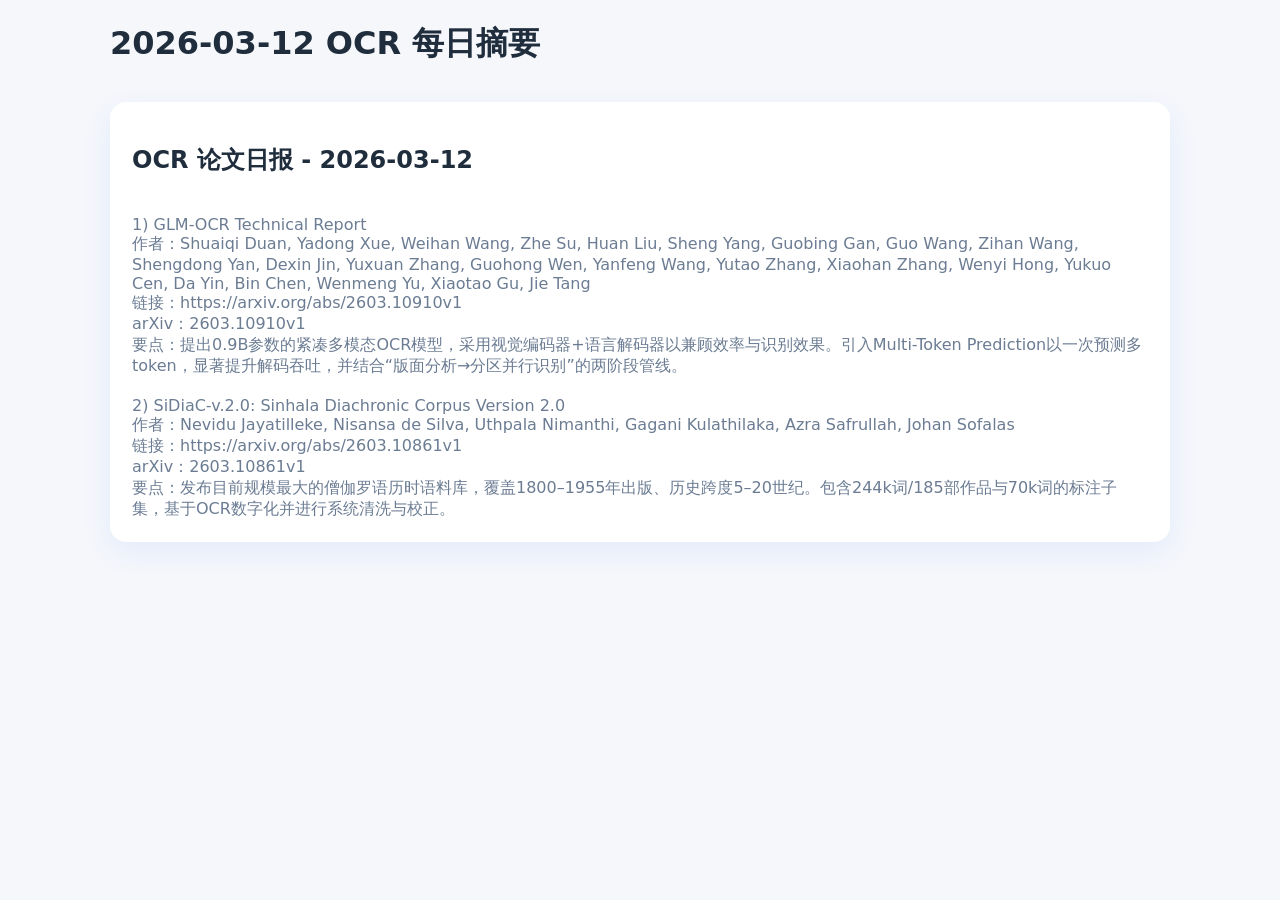
==== docs/daily/2026-03-12.html @ 3fe5553c "daily update 2026-03-12" ====
<!doctype html>
<html lang="zh-CN">
<head>
  <meta charset="utf-8" />
  <meta name="viewport" content="width=device-width, initial-scale=1" />
  <title>2026-03-12 OCR 每日摘要</title>
  <link rel="stylesheet" href="../style.css" />
</head>
<body>
  <div class="page">
    <header class="top">
      <a class="back" href="../index.html">← 返回首页</a>
      <h1>2026-03-12 OCR 每日摘要</h1>
    </header>
    <section class="card">
      <h1>OCR 论文日报 - 2026-03-12</h1>
<br />
<p>1) GLM-OCR Technical Report</p>
<p>作者：Shuaiqi Duan, Yadong Xue, Weihan Wang, Zhe Su, Huan Liu, Sheng Yang, Guobing Gan, Guo Wang, Zihan Wang, Shengdong Yan, Dexin Jin, Yuxuan Zhang, Guohong Wen, Yanfeng Wang, Yutao Zhang, Xiaohan Zhang, Wenyi Hong, Yukuo Cen, Da Yin, Bin Chen, Wenmeng Yu, Xiaotao Gu, Jie Tang</p>
<p>链接：https://arxiv.org/abs/2603.10910v1</p>
<p>arXiv：2603.10910v1</p>
<p>要点：提出0.9B参数的紧凑多模态OCR模型，采用视觉编码器+语言解码器以兼顾效率与识别效果。引入Multi-Token Prediction以一次预测多token，显著提升解码吞吐，并结合“版面分析→分区并行识别”的两阶段管线。</p>
<br />
<p>2) SiDiaC-v.2.0: Sinhala Diachronic Corpus Version 2.0</p>
<p>作者：Nevidu Jayatilleke, Nisansa de Silva, Uthpala Nimanthi, Gagani Kulathilaka, Azra Safrullah, Johan Sofalas</p>
<p>链接：https://arxiv.org/abs/2603.10861v1</p>
<p>arXiv：2603.10861v1</p>
<p>要点：发布目前规模最大的僧伽罗语历时语料库，覆盖1800–1955年出版、历史跨度5–20世纪。包含244k词/185部作品与70k词的标注子集，基于OCR数字化并进行系统清洗与校正。</p>
    </section>
  </div>
</body>
</html>
---- docs/style.css ----
:root{--blue:#1e56ff;--bg:#f5f7fb;--card:#fff;--text:#1f2d3d;--muted:#6b7c93;--shadow:0 10px 30px rgba(30,86,255,.08);--radius:16px}
*{box-sizing:border-box}body{margin:0;font-family:Inter,system-ui,-apple-system,BlinkMacSystemFont,"Segoe UI",sans-serif;color:var(--text);background:var(--bg)}a{color:inherit;text-decoration:none}
.hero{background:linear-gradient(180deg,#1e56ff 0%,#2e66ff 100%);color:#fff;padding:40px 20px 50px}
.hero-inner{max-width:980px;margin:0 auto;display:flex;flex-direction:column;align-items:center;gap:8px}
.hero .logo{font-size:32px;line-height:1}
.hero h1{margin:6px 0 0;font-size:32px;font-weight:700}
.hero p{margin:0;opacity:.9}
.page{max-width:1100px;margin: -30px auto 60px;padding:0 20px}
.cards{display:grid;grid-template-columns:repeat(3,1fr);gap:18px}
.card{background:var(--card);border-radius:var(--radius);box-shadow:var(--shadow);padding:22px}
.card.feature{border-top:4px solid #1e56ff}
.card .icon{font-size:28px;margin-bottom:8px}
.card h3{margin:6px 0 6px;font-size:18px}
.card p{margin:0;color:var(--muted)}
.stats{display:grid;grid-template-columns:repeat(4,1fr);gap:14px;margin:22px 0}
.stat{background:var(--card);border-radius:12px;box-shadow:var(--shadow);padding:16px;text-align:center}
.stat .num{font-size:28px;color:var(--blue);font-weight:700}
.stat .label{font-size:12px;color:var(--muted)}
.updates{background:var(--card);border-radius:var(--radius);box-shadow:var(--shadow);padding:20px}
.updates-header{display:flex;align-items:center;justify-content:space-between;margin-bottom:10px}
.updates-header .title{font-weight:700}
.updates-header .hint{color:var(--muted);font-size:12px}
.list{display:flex;flex-direction:column;gap:10px}
.list-item{display:grid;grid-template-columns:90px 1fr auto;gap:12px;align-items:center;padding:10px 12px;border:1px solid #eef1f6;border-radius:12px}
.list-item .date{color:var(--muted);font-size:12px}
.list-item .title{font-weight:600}
.list-item .desc{color:var(--muted);font-size:13px}
.tag{background:#eef2ff;color:#2d45ff;padding:4px 10px;border-radius:999px;font-size:12px}
.empty{color:var(--muted)}
.top{display:flex;flex-direction:column;gap:10px;margin-bottom:14px}
.back{color:var(--muted)}
@media(max-width:900px){.cards{grid-template-columns:1fr}.stats{grid-template-columns:repeat(2,1fr)}.list-item{grid-template-columns:1fr}}
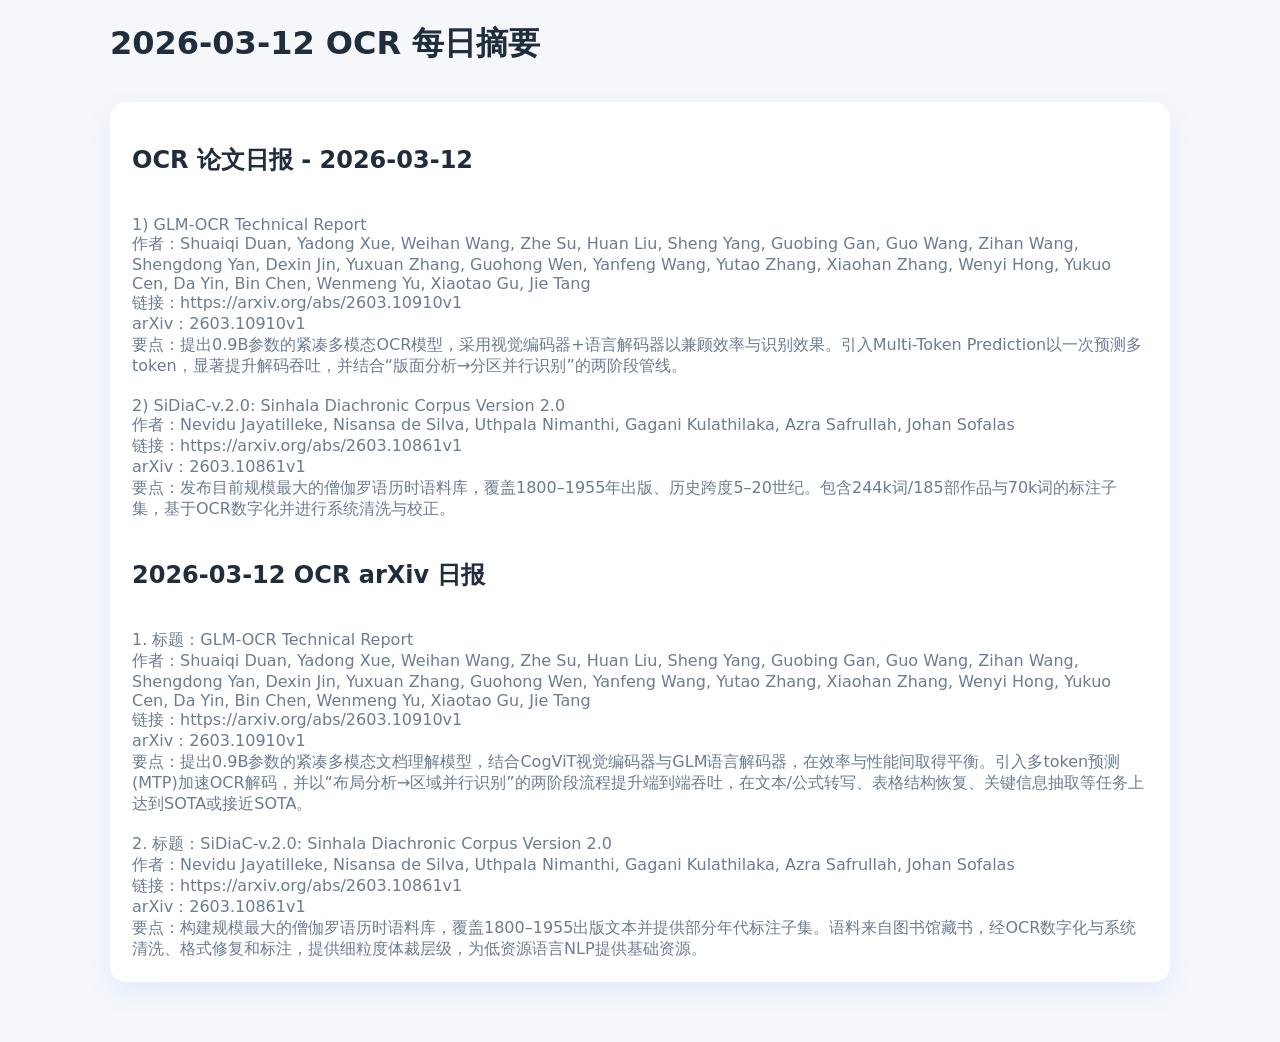
==== commit f06adbea: "Update daily site 2026-03-12" ====
--- a/docs/daily/2026-03-12.html
+++ b/docs/daily/2026-03-12.html
@@ -26,6 +26,20 @@
 <p>链接：https://arxiv.org/abs/2603.10861v1</p>
 <p>arXiv：2603.10861v1</p>
 <p>要点：发布目前规模最大的僧伽罗语历时语料库，覆盖1800–1955年出版、历史跨度5–20世纪。包含244k词/185部作品与70k词的标注子集，基于OCR数字化并进行系统清洗与校正。</p>
+<br />
+<h2>2026-03-12 OCR arXiv 日报</h2>
+<br />
+<p>1. 标题：GLM-OCR Technical Report</p>
+<p>   作者：Shuaiqi Duan, Yadong Xue, Weihan Wang, Zhe Su, Huan Liu, Sheng Yang, Guobing Gan, Guo Wang, Zihan Wang, Shengdong Yan, Dexin Jin, Yuxuan Zhang, Guohong Wen, Yanfeng Wang, Yutao Zhang, Xiaohan Zhang, Wenyi Hong, Yukuo Cen, Da Yin, Bin Chen, Wenmeng Yu, Xiaotao Gu, Jie Tang</p>
+<p>   链接：https://arxiv.org/abs/2603.10910v1</p>
+<p>   arXiv：2603.10910v1</p>
+<p>   要点：提出0.9B参数的紧凑多模态文档理解模型，结合CogViT视觉编码器与GLM语言解码器，在效率与性能间取得平衡。引入多token预测(MTP)加速OCR解码，并以“布局分析→区域并行识别”的两阶段流程提升端到端吞吐，在文本/公式转写、表格结构恢复、关键信息抽取等任务上达到SOTA或接近SOTA。</p>
+<br />
+<p>2. 标题：SiDiaC-v.2.0: Sinhala Diachronic Corpus Version 2.0</p>
+<p>   作者：Nevidu Jayatilleke, Nisansa de Silva, Uthpala Nimanthi, Gagani Kulathilaka, Azra Safrullah, Johan Sofalas</p>
+<p>   链接：https://arxiv.org/abs/2603.10861v1</p>
+<p>   arXiv：2603.10861v1</p>
+<p>   要点：构建规模最大的僧伽罗语历时语料库，覆盖1800–1955出版文本并提供部分年代标注子集。语料来自图书馆藏书，经OCR数字化与系统清洗、格式修复和标注，提供细粒度体裁层级，为低资源语言NLP提供基础资源。</p>
     </section>
   </div>
 </body>
